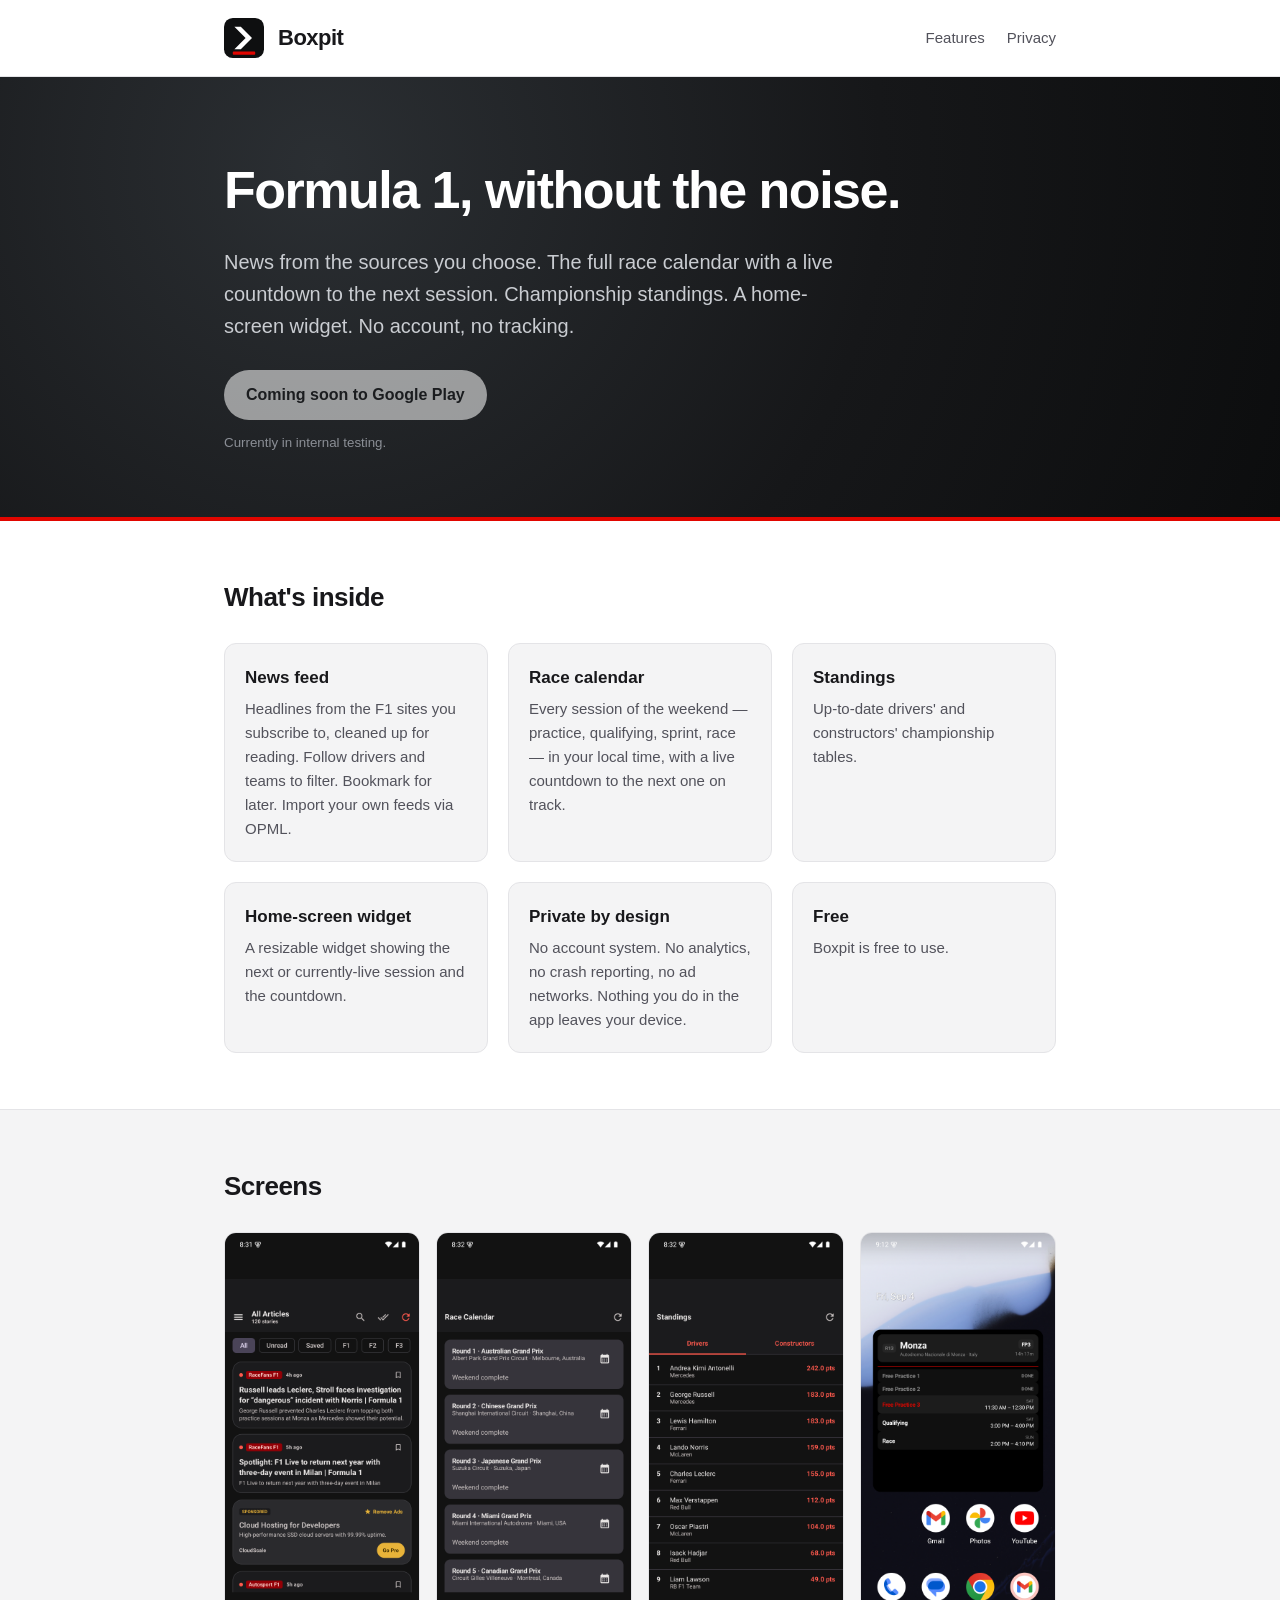
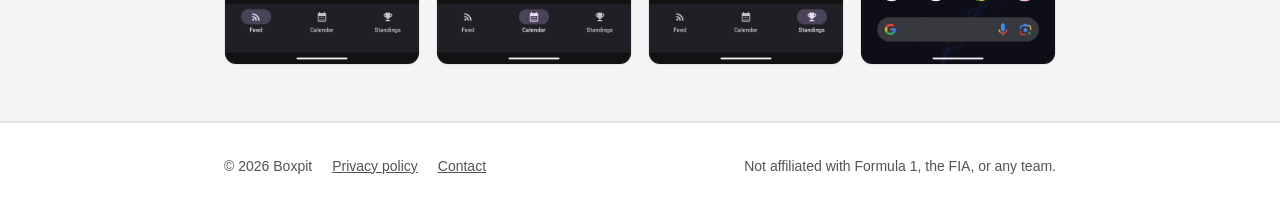
==== index.html @ 74173a6f "Boxpit website: landing page + privacy policy Co-Authored-By: Claude Sonnet 5 <noreply@anthropic.com" ====
<!doctype html>
<html lang="en">
<head>
<meta charset="utf-8">
<meta name="viewport" content="width=device-width, initial-scale=1">
<title>Boxpit — Formula 1 news, calendar &amp; standings</title>
<meta name="description" content="Boxpit is a fast, private Formula 1 companion: news from the sources you choose, the full race calendar with a live countdown, championship standings, and a home-screen widget.">
<link rel="stylesheet" href="style.css">
<link rel="icon" href="assets/icon_512.png">
</head>
<body>

<header>
  <div class="wrap">
    <svg class="mark" viewBox="0 0 200 200" aria-hidden="true">
      <rect width="200" height="200" rx="44" fill="#0e0f10"/>
      <path d="M52 44 L108 100 L52 156 L84 156 L140 100 L84 44 Z" fill="#fff"/>
      <rect x="44" y="168" width="112" height="16" rx="4" fill="#E10600"/>
    </svg>
    <span class="brand">Boxpit</span>
    <nav>
      <a href="#features">Features</a>
      <a href="privacy.html">Privacy</a>
    </nav>
  </div>
</header>

<div class="hero">
  <div class="wrap">
    <h1>Formula 1, without the noise.</h1>
    <p>News from the sources you choose. The full race calendar with a live countdown to the
       next session. Championship standings. A home-screen widget. No account, no tracking.</p>
    <a class="badge disabled" aria-disabled="true">Coming soon to Google Play</a>
    <small>Currently in internal testing.</small>
  </div>
</div>

<section id="features">
  <div class="wrap">
    <h2>What's inside</h2>
    <div class="features">
      <div class="card">
        <h3>News feed</h3>
        <p>Headlines from the F1 sites you subscribe to, cleaned up for reading. Follow drivers
           and teams to filter. Bookmark for later. Import your own feeds via OPML.</p>
      </div>
      <div class="card">
        <h3>Race calendar</h3>
        <p>Every session of the weekend — practice, qualifying, sprint, race — in your local
           time, with a live countdown to the next one on track.</p>
      </div>
      <div class="card">
        <h3>Standings</h3>
        <p>Up-to-date drivers' and constructors' championship tables.</p>
      </div>
      <div class="card">
        <h3>Home-screen widget</h3>
        <p>A resizable widget showing the next or currently-live session and the countdown.</p>
      </div>
      <div class="card">
        <h3>Private by design</h3>
        <p>No account system. No analytics, no crash reporting, no ad networks. Nothing you do
           in the app leaves your device.</p>
      </div>
      <div class="card">
        <h3>Free</h3>
        <p>Boxpit is free to use.</p>
      </div>
    </div>
  </div>
</section>

<section id="screenshots" style="background:var(--surface); border-top:1px solid var(--border); border-bottom:1px solid var(--border);">
  <div class="wrap">
    <h2>Screens</h2>
    <div class="shots">
      <img src="assets/screenshot_1_feed.png" alt="Boxpit news feed">
      <img src="assets/screenshot_2_calendar.png" alt="Boxpit race calendar with countdown">
      <img src="assets/screenshot_3_standings.png" alt="Boxpit championship standings">
      <img src="assets/screenshot_4_widget.png" alt="Boxpit home-screen widget">
    </div>
  </div>
</section>

<footer>
  <div class="wrap">
    <span>&copy; <span id="y">2026</span> Boxpit</span>
    <a href="privacy.html">Privacy policy</a>
    <a href="mailto:mguhan89@gmail.com">Contact</a>
    <span class="spacer"></span>
    <span>Not affiliated with Formula 1, the FIA, or any team.</span>
  </div>
</footer>

<script>document.getElementById('y').textContent = new Date().getFullYear();</script>
</body>
</html>
---- style.css ----
/* Boxpit site — shared styles */
:root {
  --red: #E10600;
  --bg: #ffffff;
  --surface: #f4f4f5;
  --text: #18181b;
  --muted: #52525b;
  --border: #e4e4e7;
  --carbon: #161719;
}
@media (prefers-color-scheme: dark) {
  :root {
    --bg: #0c0d0e;
    --surface: #161719;
    --text: #f4f4f5;
    --muted: #a1a1aa;
    --border: #27272a;
  }
}

* { box-sizing: border-box; }
html { scroll-behavior: smooth; }
body {
  margin: 0;
  font-family: -apple-system, BlinkMacSystemFont, "Segoe UI", Roboto, Helvetica, Arial, sans-serif;
  background: var(--bg);
  color: var(--text);
  line-height: 1.6;
}
a { color: var(--red); }

.wrap { max-width: 880px; margin: 0 auto; padding: 0 24px; }

/* header */
header {
  border-bottom: 1px solid var(--border);
  background: var(--bg);
}
header .wrap {
  display: flex; align-items: center; gap: 14px;
  padding-top: 18px; padding-bottom: 18px;
}
.mark { width: 40px; height: 40px; flex: 0 0 40px; }
.brand { font-weight: 800; font-size: 22px; letter-spacing: -0.5px; }
header nav { margin-left: auto; display: flex; gap: 22px; font-size: 15px; }
header nav a { color: var(--muted); text-decoration: none; }
header nav a:hover { color: var(--text); }

/* hero */
.hero {
  background: radial-gradient(circle at 25% 20%, #2b2f33 0%, var(--carbon) 55%, #0c0d0e 100%);
  color: #fff;
  padding: 72px 0 64px;
  border-bottom: 4px solid var(--red);
}
.hero h1 { font-size: clamp(32px, 6vw, 52px); margin: 0 0 14px; letter-spacing: -1.5px; }
.hero p { font-size: clamp(16px, 2.5vw, 20px); color: #c9ccd1; max-width: 620px; margin: 0 0 28px; }
.badge {
  display: inline-block; padding: 12px 22px; border-radius: 999px;
  background: #fff; color: var(--carbon); font-weight: 700; text-decoration: none;
}
.badge.disabled { opacity: 0.55; }
.hero small { display: block; margin-top: 12px; color: #8b8f96; }

/* sections */
section { padding: 56px 0; }
section h2 { font-size: 26px; margin: 0 0 24px; letter-spacing: -0.5px; }

.features { display: grid; grid-template-columns: repeat(auto-fit, minmax(220px, 1fr)); gap: 20px; }
.card {
  background: var(--surface); border: 1px solid var(--border);
  border-radius: 12px; padding: 20px;
}
.card h3 { margin: 0 0 6px; font-size: 17px; }
.card p { margin: 0; color: var(--muted); font-size: 15px; }

.shots { display: grid; grid-template-columns: repeat(auto-fit, minmax(160px, 1fr)); gap: 16px; }
.shots img { width: 100%; border-radius: 12px; border: 1px solid var(--border); }

/* legal page */
.legal { padding: 48px 0 72px; }
.legal h1 { font-size: 32px; letter-spacing: -1px; margin-bottom: 4px; }
.legal .updated { color: var(--muted); margin-top: 0; }
.legal h2 { font-size: 20px; margin-top: 36px; }
.legal ul { padding-left: 20px; }
.legal li { margin: 6px 0; }

/* footer */
footer {
  border-top: 1px solid var(--border);
  padding: 32px 0;
  color: var(--muted); font-size: 14px;
}
footer .wrap { display: flex; flex-wrap: wrap; gap: 8px 20px; align-items: center; }
footer a { color: var(--muted); }
footer .spacer { margin-left: auto; }
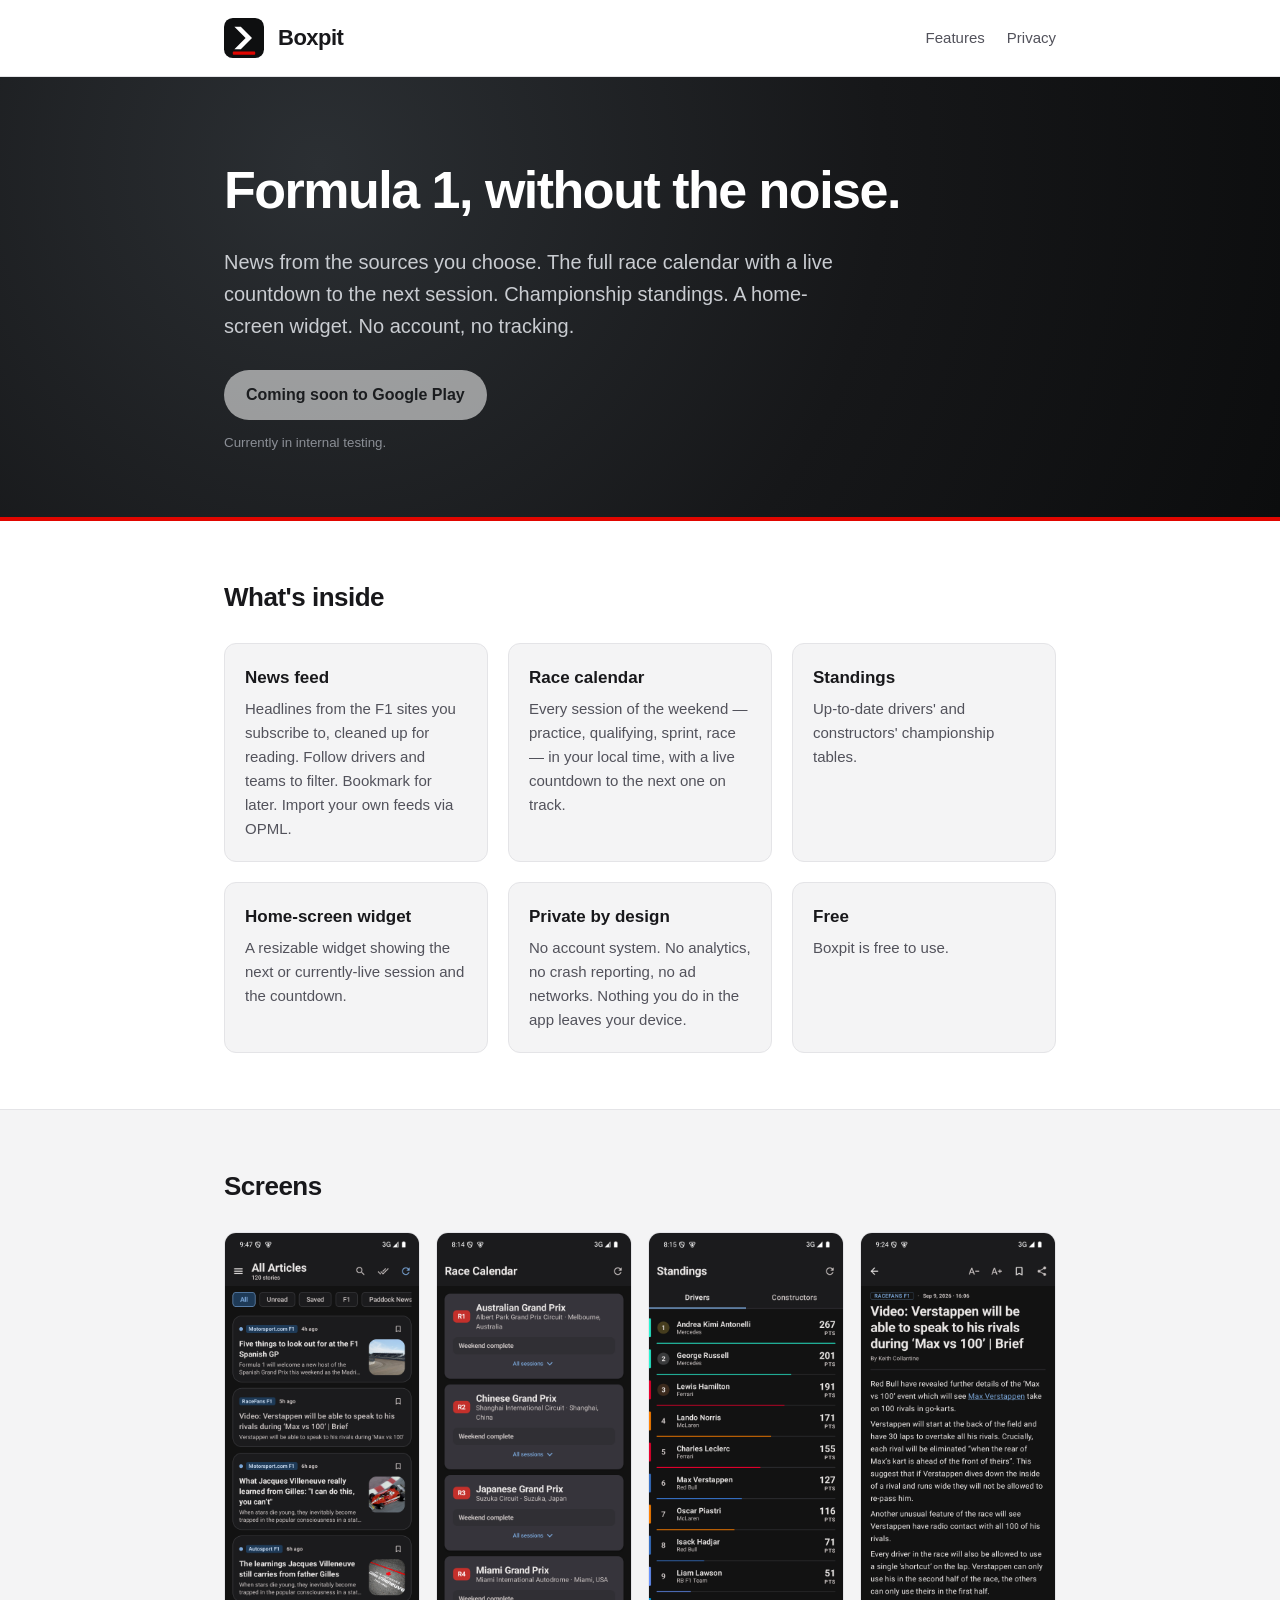
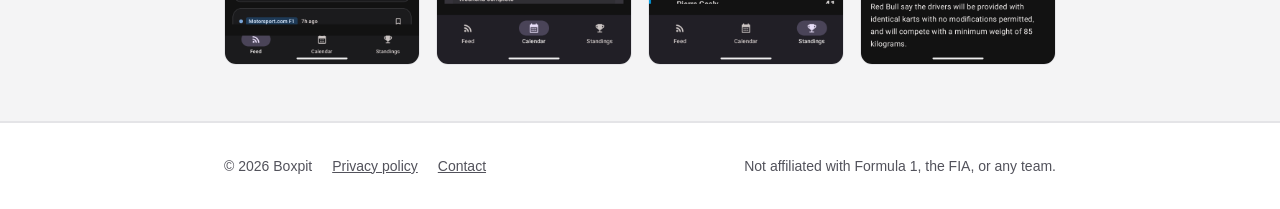
==== commit d1443560: "Refresh screenshots to the redesigned UI; note widget worker in privacy Co-Authored-By: Claude Sonne" ====
--- a/index.html
+++ b/index.html
@@ -77,7 +77,7 @@
       <img src="assets/screenshot_1_feed.png" alt="Boxpit news feed">
       <img src="assets/screenshot_2_calendar.png" alt="Boxpit race calendar with countdown">
       <img src="assets/screenshot_3_standings.png" alt="Boxpit championship standings">
-      <img src="assets/screenshot_4_widget.png" alt="Boxpit home-screen widget">
+      <img src="assets/screenshot_4_reader.png" alt="Boxpit article reader">
     </div>
   </div>
 </section>
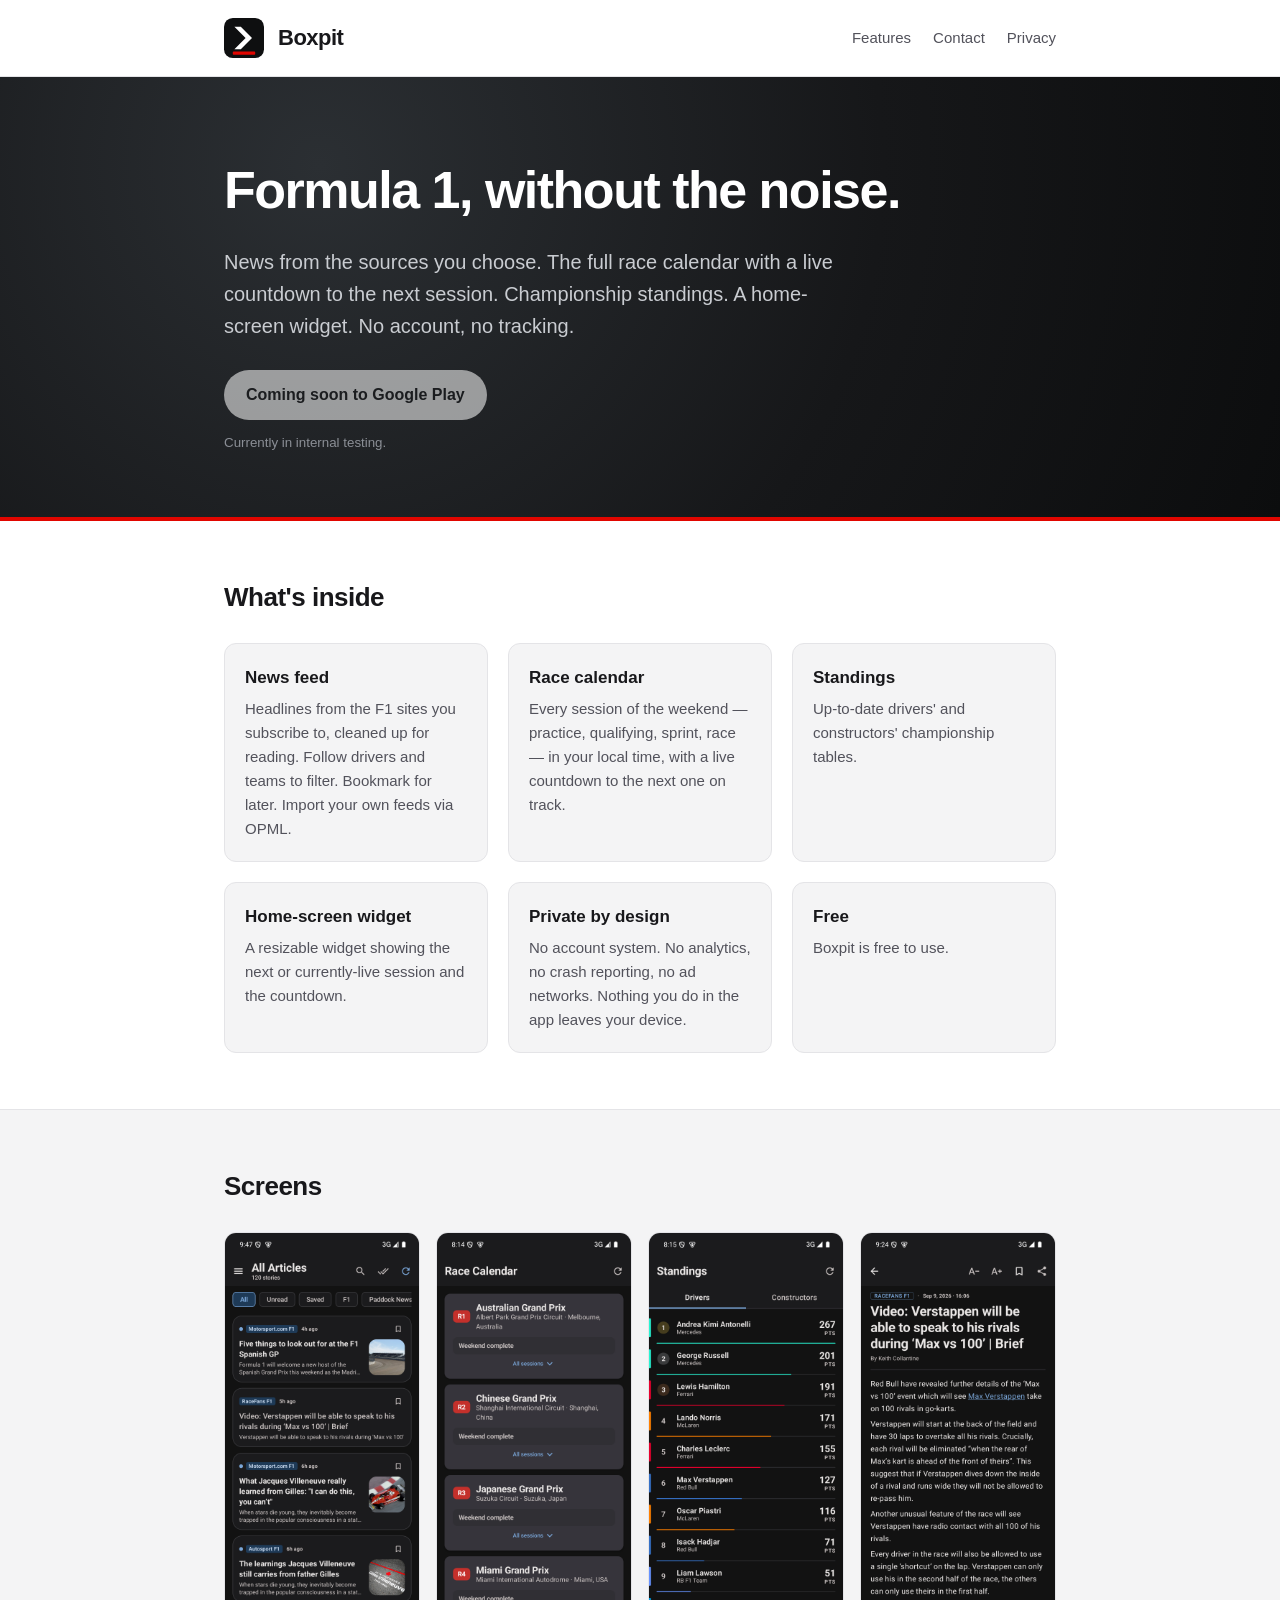
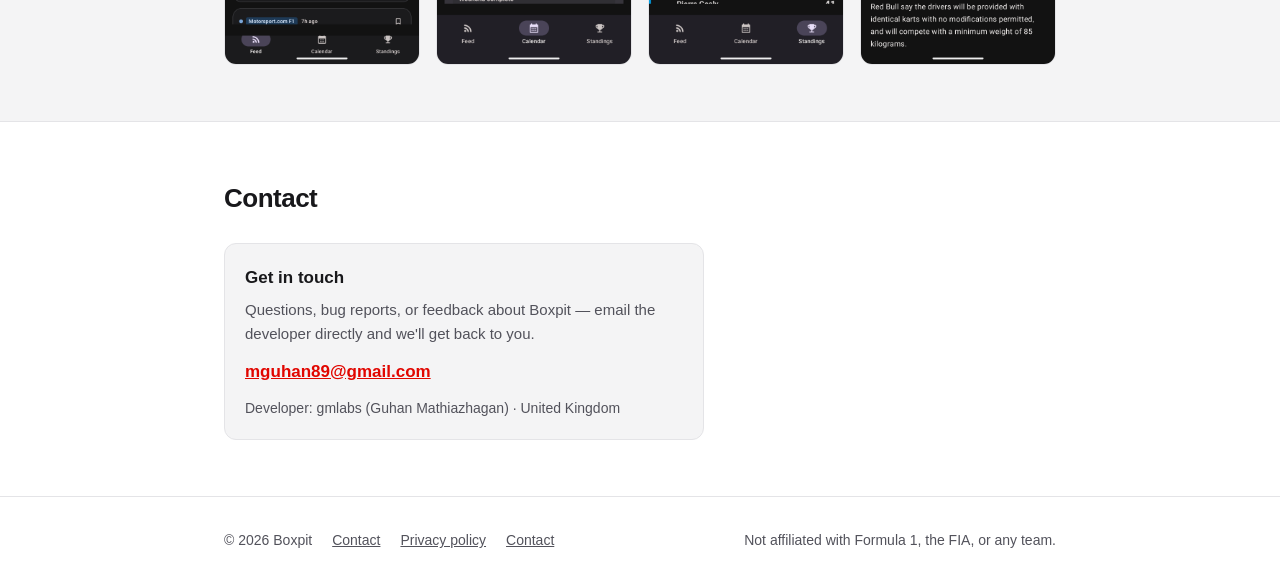
==== commit cff21469: "Add a dedicated, clearly-labelled Contact section (Play News policy fix) Co-Authored-By: Claude Sonn" ====
--- a/index.html
+++ b/index.html
@@ -20,6 +20,7 @@
     <span class="brand">Boxpit</span>
     <nav>
       <a href="#features">Features</a>
+      <a href="#contact">Contact</a>
       <a href="privacy.html">Privacy</a>
     </nav>
   </div>
@@ -82,9 +83,27 @@
   </div>
 </section>
 
+<section id="contact">
+  <div class="wrap">
+    <h2>Contact</h2>
+    <div class="card" style="max-width:480px;">
+      <h3>Get in touch</h3>
+      <p>Questions, bug reports, or feedback about Boxpit &mdash; email the developer
+         directly and we'll get back to you.</p>
+      <p style="margin-top:12px;">
+        <a href="mailto:mguhan89@gmail.com" style="font-weight:700; font-size:17px;">mguhan89@gmail.com</a>
+      </p>
+      <p style="margin-top:12px; color:var(--muted); font-size:14px;">
+        Developer: gmlabs (Guhan Mathiazhagan) &middot; United Kingdom
+      </p>
+    </div>
+  </div>
+</section>
+
 <footer>
   <div class="wrap">
     <span>&copy; <span id="y">2026</span> Boxpit</span>
+    <a href="#contact">Contact</a>
     <a href="privacy.html">Privacy policy</a>
     <a href="mailto:mguhan89@gmail.com">Contact</a>
     <span class="spacer"></span>
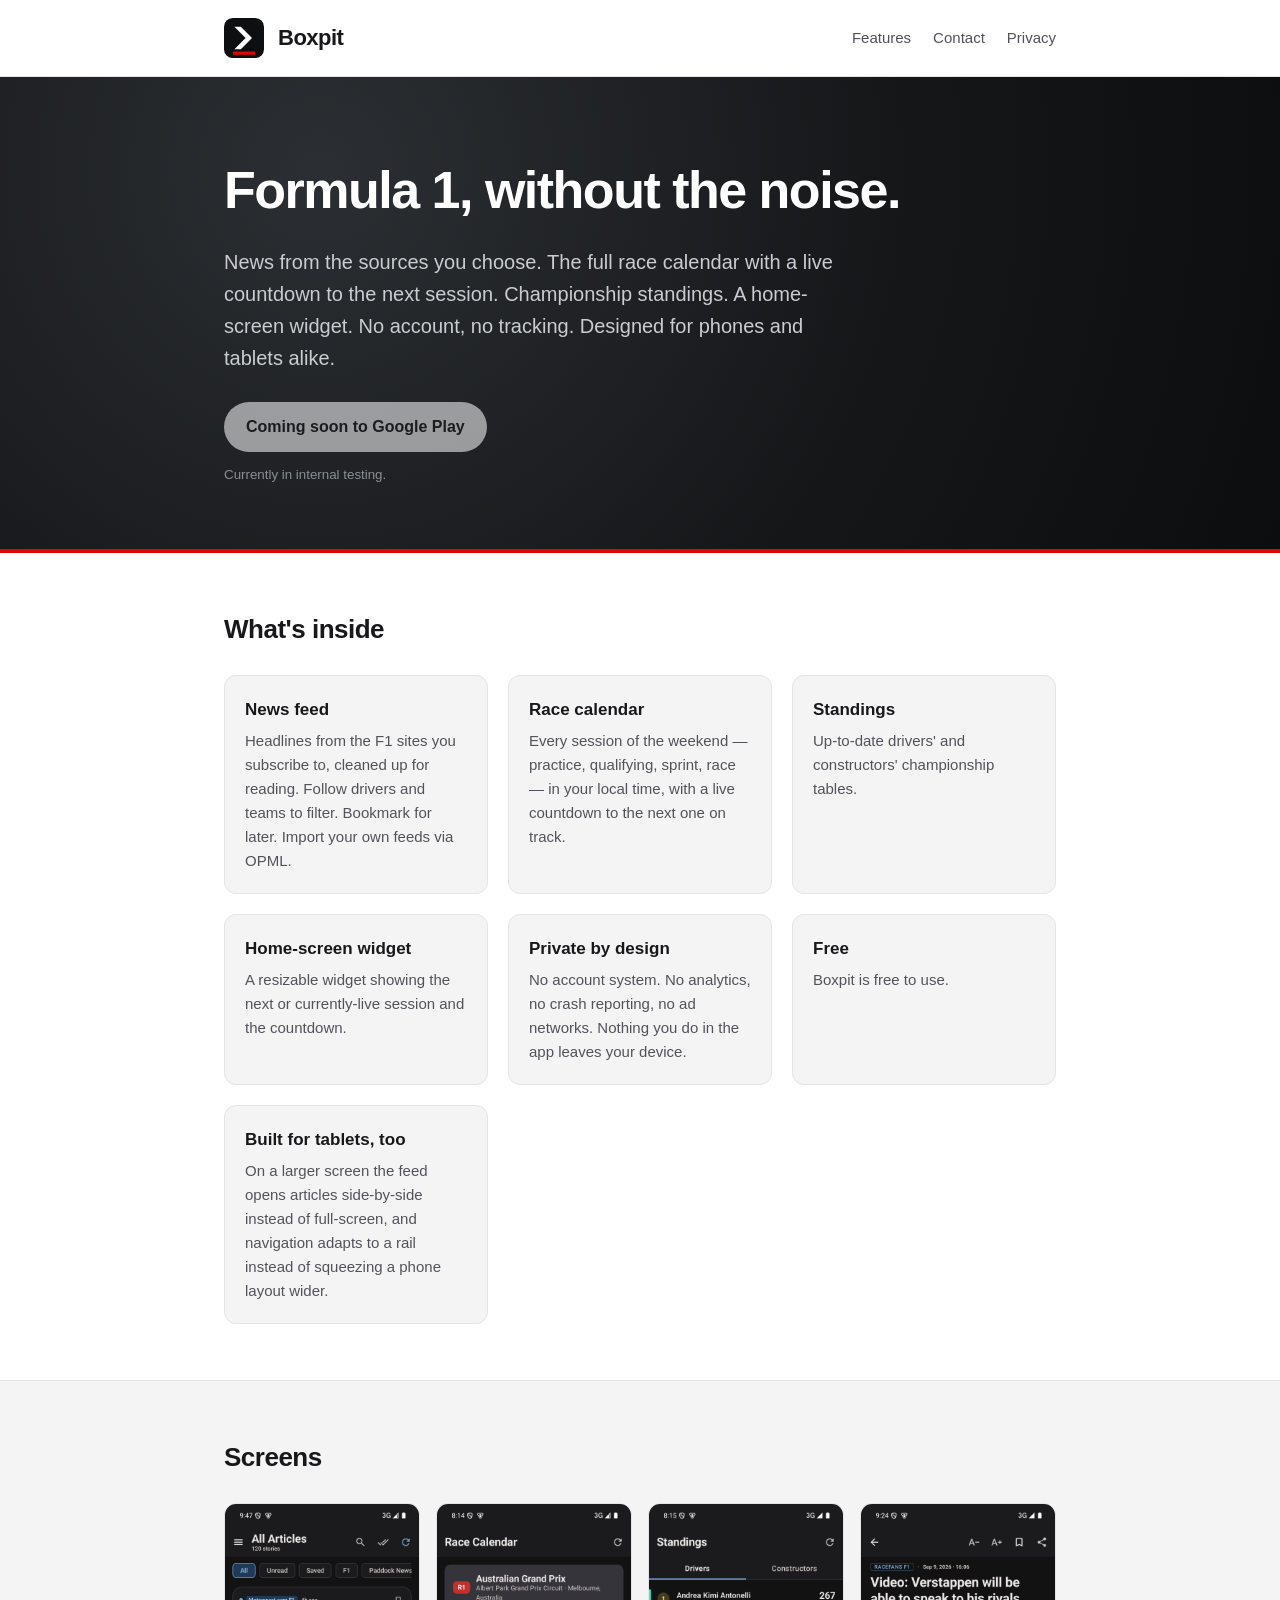
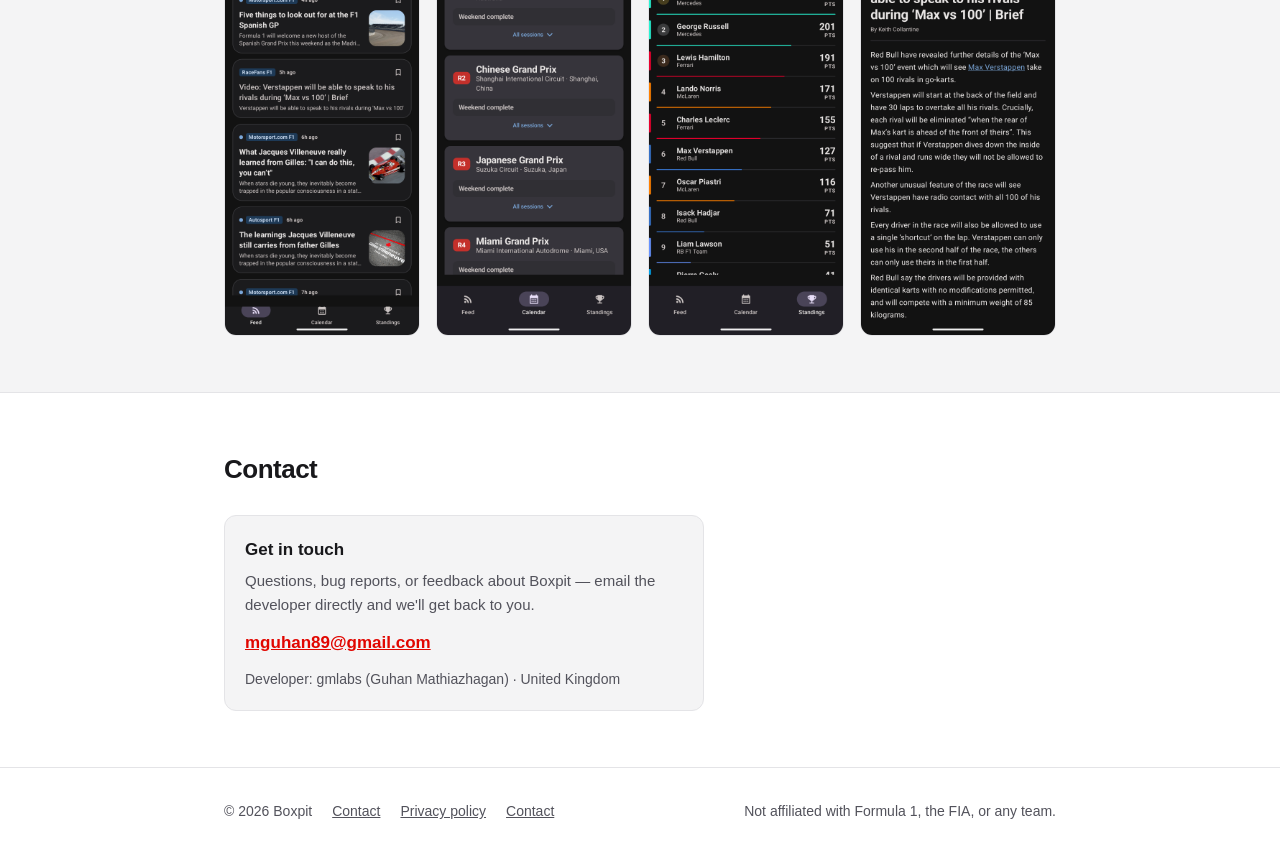
==== commit 05770a7f: "Mention tablet support (two-pane feed/reader, adaptive nav)" ====
--- a/index.html
+++ b/index.html
@@ -30,7 +30,8 @@
   <div class="wrap">
     <h1>Formula 1, without the noise.</h1>
     <p>News from the sources you choose. The full race calendar with a live countdown to the
-       next session. Championship standings. A home-screen widget. No account, no tracking.</p>
+       next session. Championship standings. A home-screen widget. No account, no tracking.
+       Designed for phones and tablets alike.</p>
     <a class="badge disabled" aria-disabled="true">Coming soon to Google Play</a>
     <small>Currently in internal testing.</small>
   </div>
@@ -66,6 +67,11 @@
       <div class="card">
         <h3>Free</h3>
         <p>Boxpit is free to use.</p>
+      </div>
+      <div class="card">
+        <h3>Built for tablets, too</h3>
+        <p>On a larger screen the feed opens articles side-by-side instead of full-screen, and
+           navigation adapts to a rail instead of squeezing a phone layout wider.</p>
       </div>
     </div>
   </div>
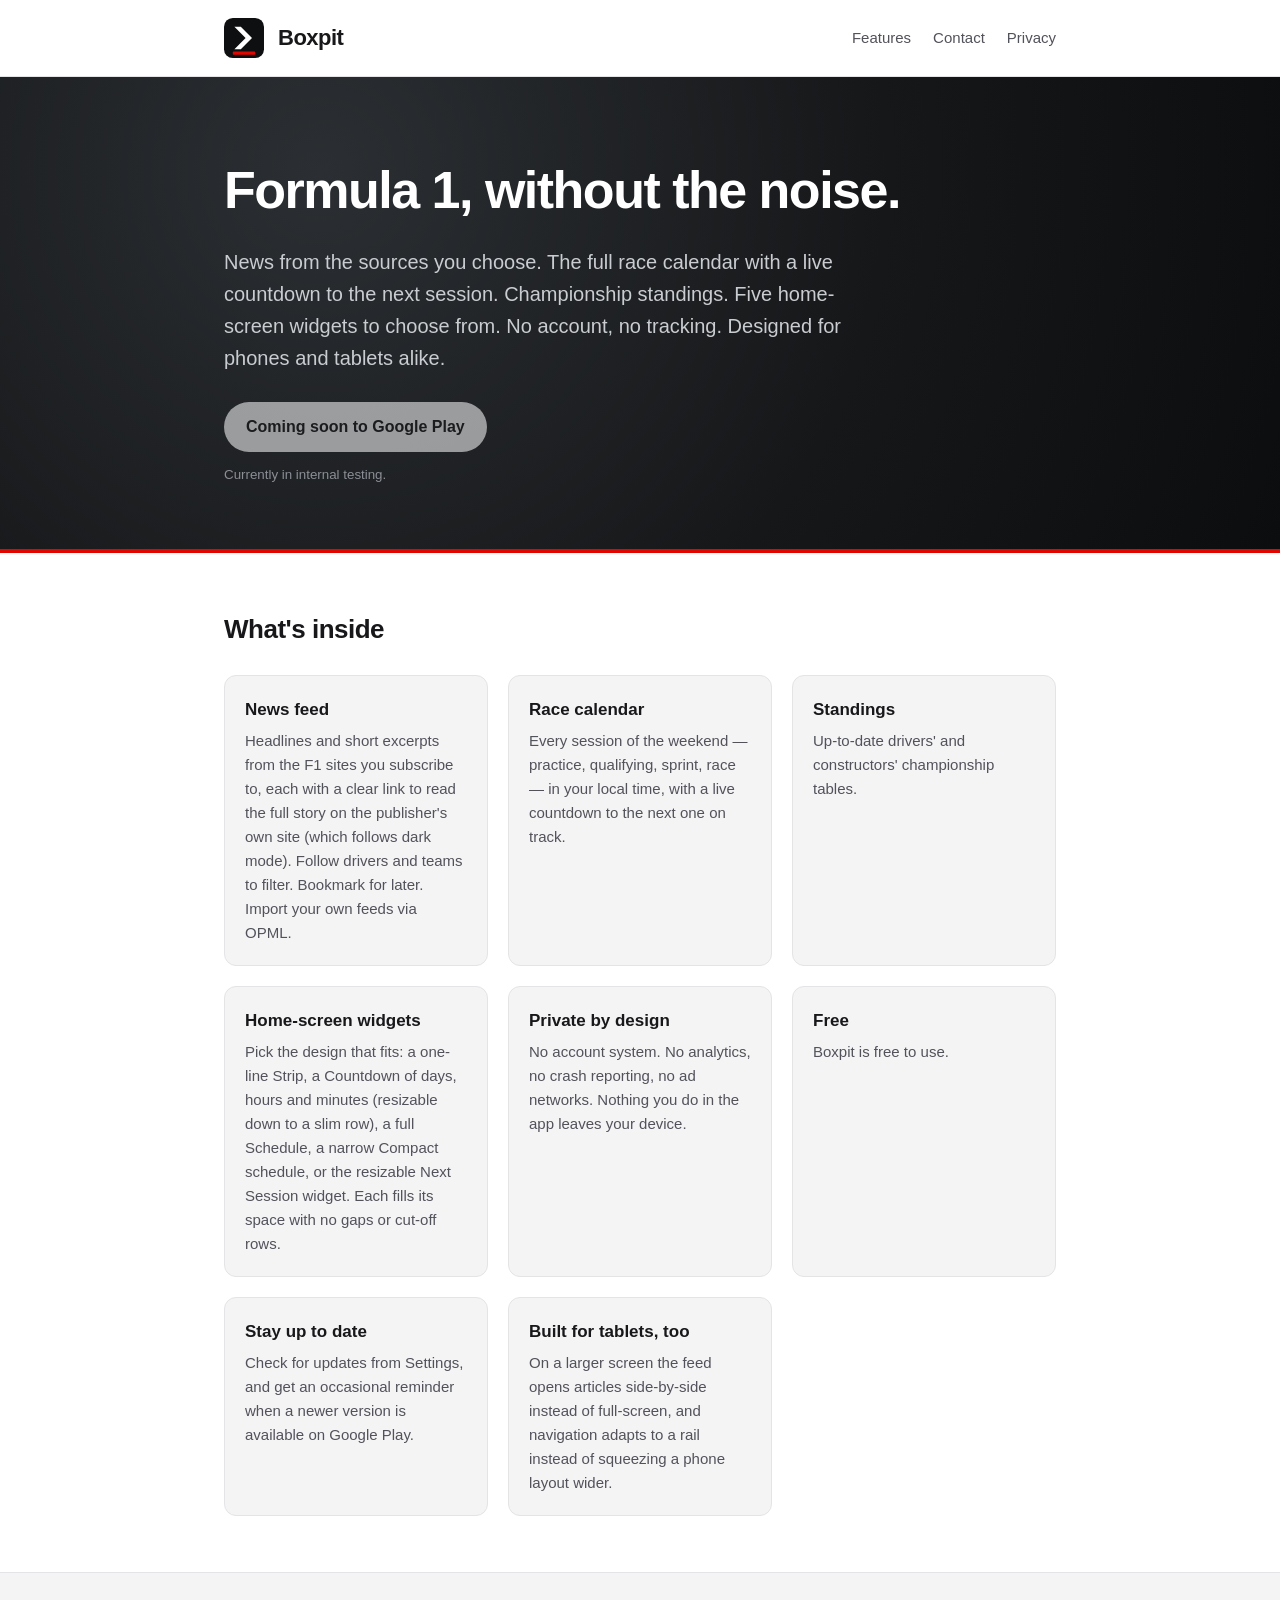
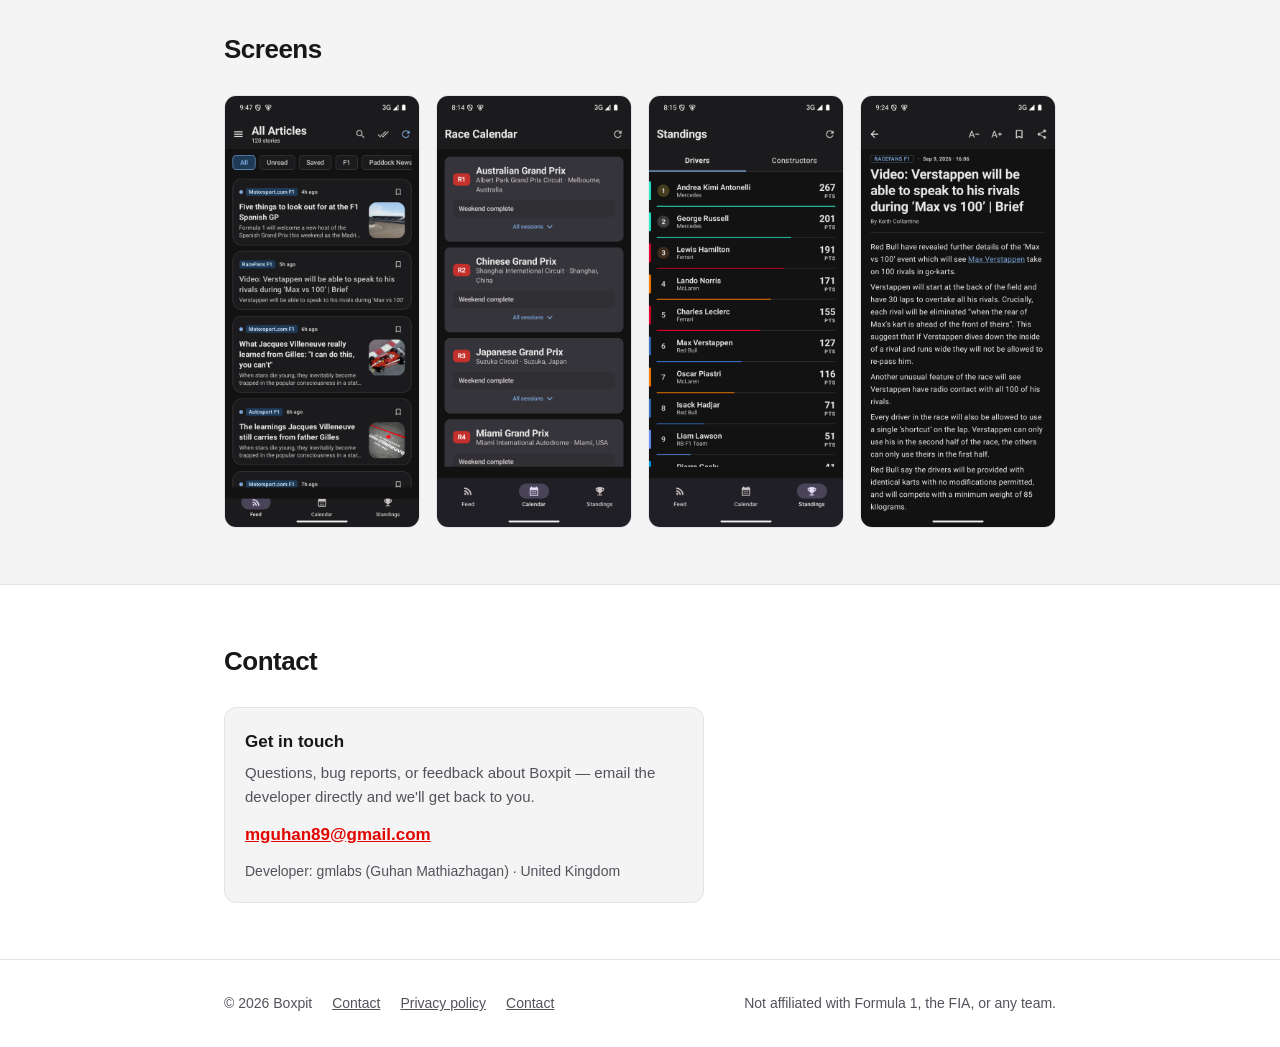
==== commit 0e3e8e8d: "Site update for 0.3.2: five widgets, excerpt and link out reading, update reminders, privacy policy " ====
--- a/index.html
+++ b/index.html
@@ -4,7 +4,7 @@
 <meta charset="utf-8">
 <meta name="viewport" content="width=device-width, initial-scale=1">
 <title>Boxpit — Formula 1 news, calendar &amp; standings</title>
-<meta name="description" content="Boxpit is a fast, private Formula 1 companion: news from the sources you choose, the full race calendar with a live countdown, championship standings, and a home-screen widget.">
+<meta name="description" content="Boxpit is a fast, private Formula 1 companion: news from the sources you choose, the full race calendar with a live countdown, championship standings, and a choice of five home-screen widgets.">
 <link rel="stylesheet" href="style.css">
 <link rel="icon" href="assets/icon_512.png">
 </head>
@@ -30,7 +30,7 @@
   <div class="wrap">
     <h1>Formula 1, without the noise.</h1>
     <p>News from the sources you choose. The full race calendar with a live countdown to the
-       next session. Championship standings. A home-screen widget. No account, no tracking.
+       next session. Championship standings. Five home-screen widgets to choose from. No account, no tracking.
        Designed for phones and tablets alike.</p>
     <a class="badge disabled" aria-disabled="true">Coming soon to Google Play</a>
     <small>Currently in internal testing.</small>
@@ -43,8 +43,9 @@
     <div class="features">
       <div class="card">
         <h3>News feed</h3>
-        <p>Headlines from the F1 sites you subscribe to, cleaned up for reading. Follow drivers
-           and teams to filter. Bookmark for later. Import your own feeds via OPML.</p>
+        <p>Headlines and short excerpts from the F1 sites you subscribe to, each with a clear link
+           to read the full story on the publisher's own site (which follows dark mode). Follow
+           drivers and teams to filter. Bookmark for later. Import your own feeds via OPML.</p>
       </div>
       <div class="card">
         <h3>Race calendar</h3>
@@ -56,8 +57,10 @@
         <p>Up-to-date drivers' and constructors' championship tables.</p>
       </div>
       <div class="card">
-        <h3>Home-screen widget</h3>
-        <p>A resizable widget showing the next or currently-live session and the countdown.</p>
+        <h3>Home-screen widgets</h3>
+        <p>Pick the design that fits: a one-line Strip, a Countdown of days, hours and minutes
+           (resizable down to a slim row), a full Schedule, a narrow Compact schedule, or the
+           resizable Next Session widget. Each fills its space with no gaps or cut-off rows.</p>
       </div>
       <div class="card">
         <h3>Private by design</h3>
@@ -67,6 +70,11 @@
       <div class="card">
         <h3>Free</h3>
         <p>Boxpit is free to use.</p>
+      </div>
+      <div class="card">
+        <h3>Stay up to date</h3>
+        <p>Check for updates from Settings, and get an occasional reminder when a newer version
+           is available on Google Play.</p>
       </div>
       <div class="card">
         <h3>Built for tablets, too</h3>
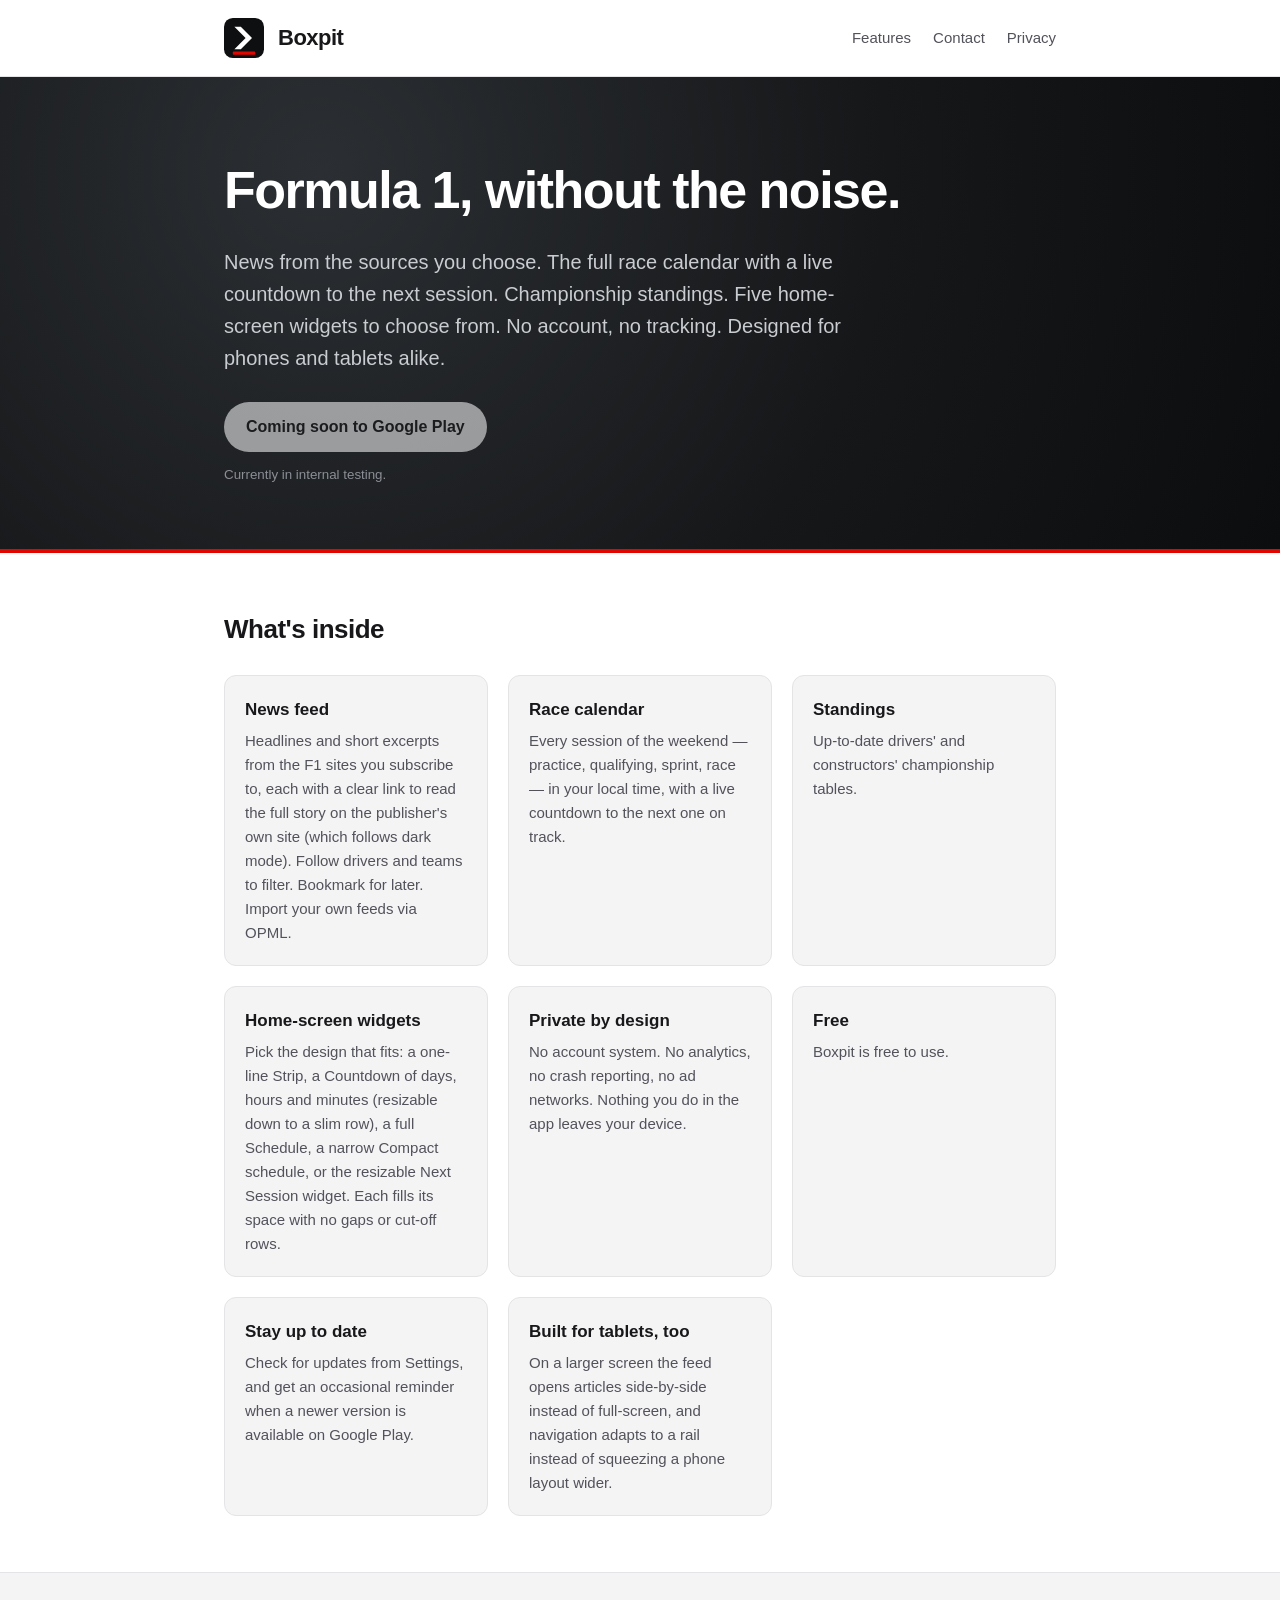
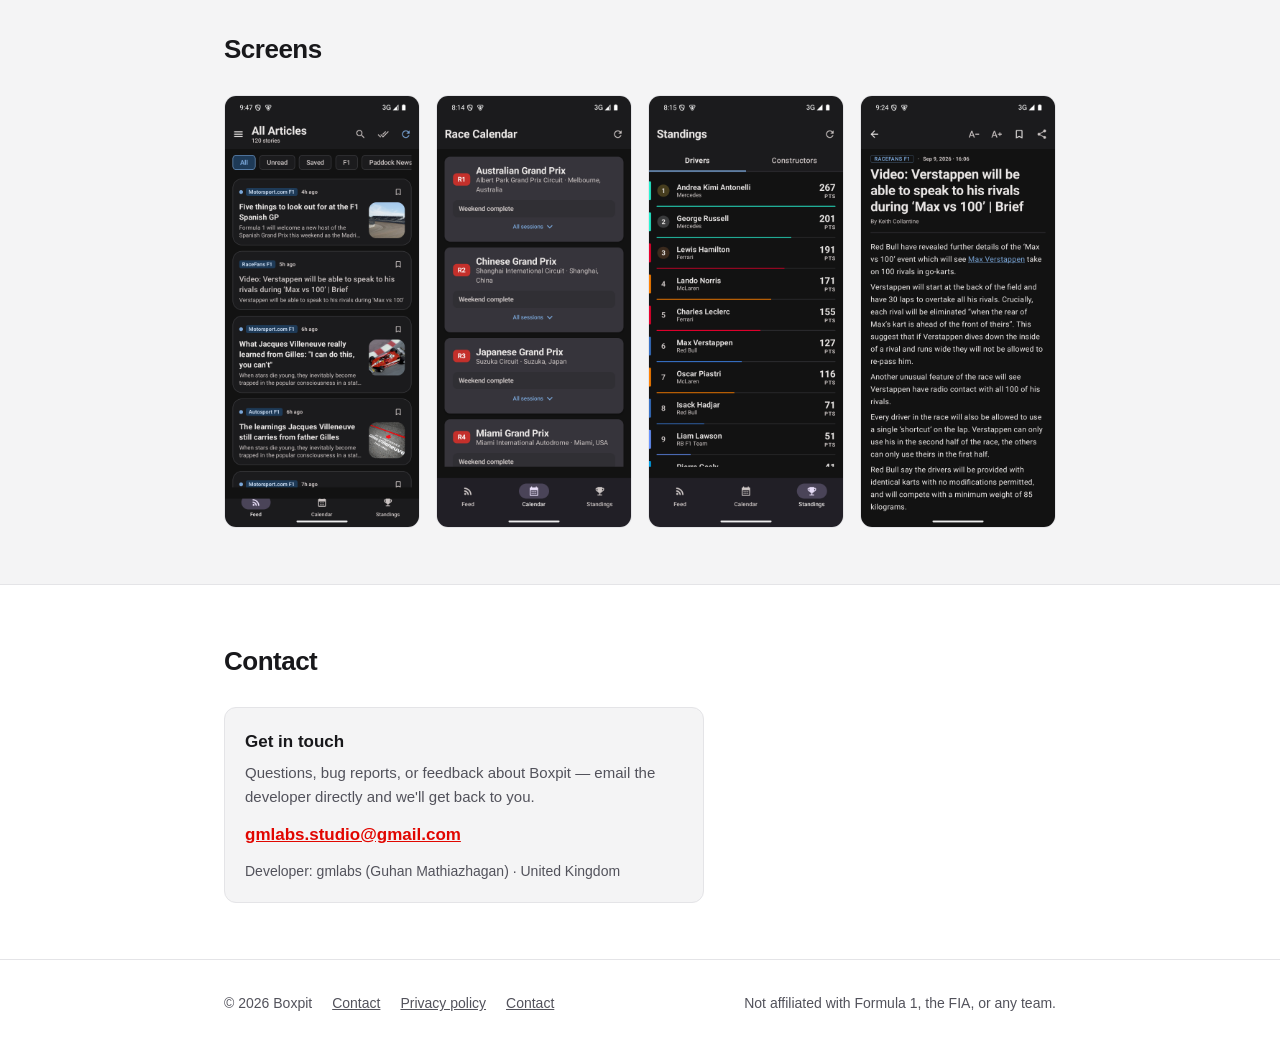
==== commit 399ca1e6: "Update contact email to gmlabs.studio@gmail.com" ====
--- a/index.html
+++ b/index.html
@@ -105,7 +105,7 @@
       <p>Questions, bug reports, or feedback about Boxpit &mdash; email the developer
          directly and we'll get back to you.</p>
       <p style="margin-top:12px;">
-        <a href="mailto:mguhan89@gmail.com" style="font-weight:700; font-size:17px;">mguhan89@gmail.com</a>
+        <a href="mailto:gmlabs.studio@gmail.com" style="font-weight:700; font-size:17px;">gmlabs.studio@gmail.com</a>
       </p>
       <p style="margin-top:12px; color:var(--muted); font-size:14px;">
         Developer: gmlabs (Guhan Mathiazhagan) &middot; United Kingdom
@@ -119,7 +119,7 @@
     <span>&copy; <span id="y">2026</span> Boxpit</span>
     <a href="#contact">Contact</a>
     <a href="privacy.html">Privacy policy</a>
-    <a href="mailto:mguhan89@gmail.com">Contact</a>
+    <a href="mailto:gmlabs.studio@gmail.com">Contact</a>
     <span class="spacer"></span>
     <span>Not affiliated with Formula 1, the FIA, or any team.</span>
   </div>
